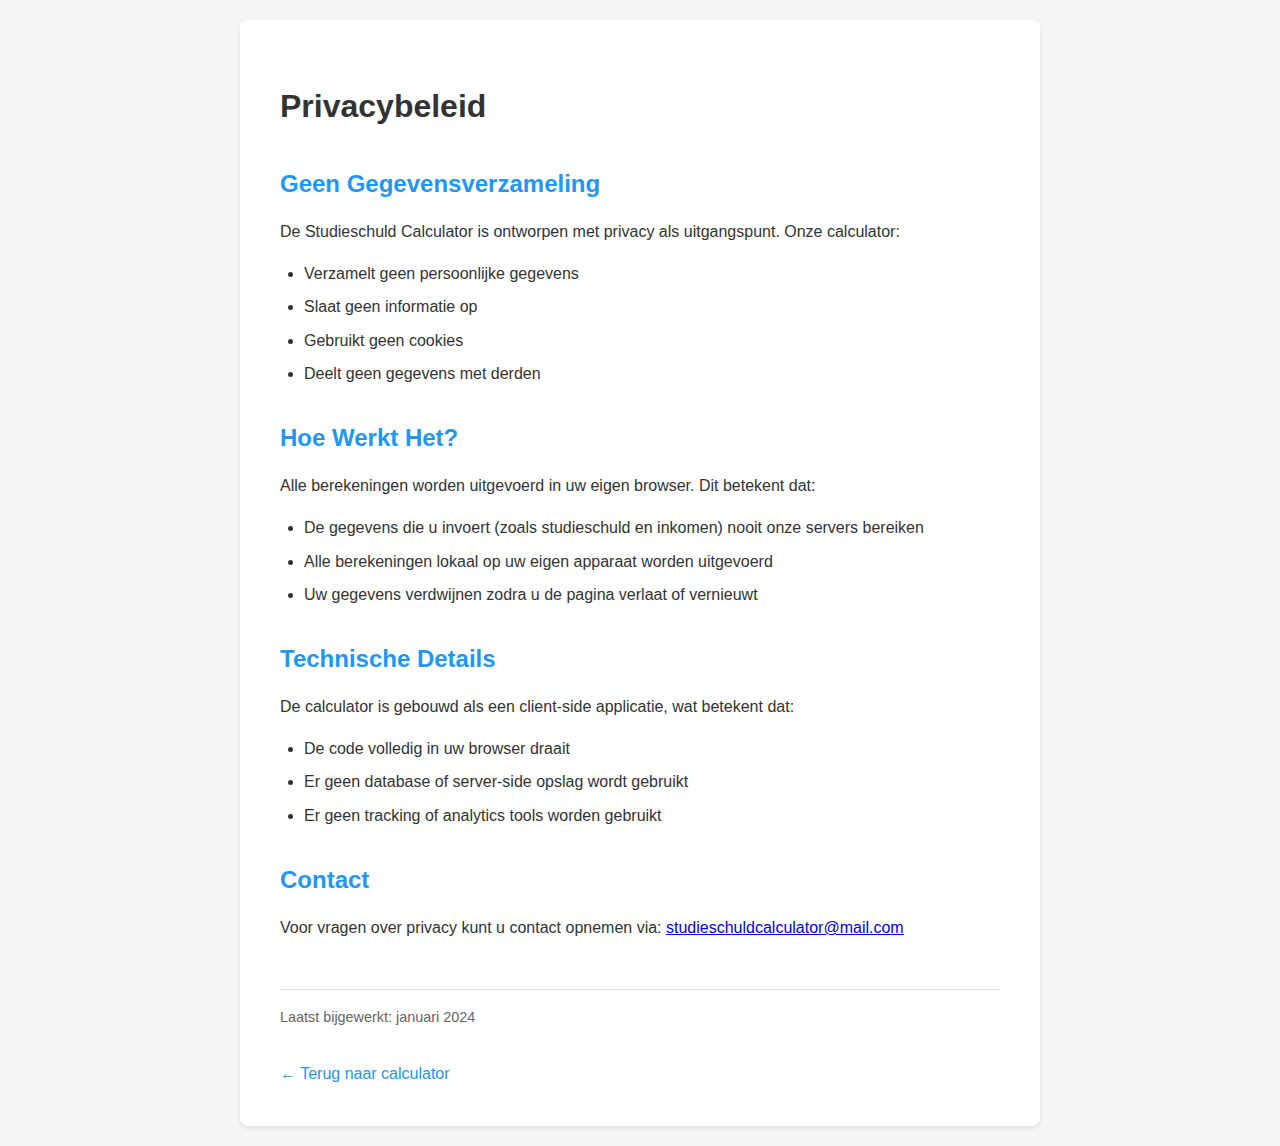
==== privacy-policy.html @ 723338a4 "first commit" ====
<!DOCTYPE html>
<html lang="nl">
<head>
    <meta charset="UTF-8">
    <meta name="viewport" content="width=device-width, initial-scale=1.0">
    <title>Privacybeleid - Studieschuld Calculator</title>
    <style>
        :root {
            --primary-color: #2196F3;
            --text-color: #333;
            --border-color: #e0e0e0;
            --background-color: #f8f9fa;
        }

        body {
            font-family: Arial, sans-serif;
            max-width: 800px;
            margin: 0 auto;
            padding: 20px;
            background-color: #f5f5f5;
            color: var(--text-color);
            line-height: 1.6;
        }

        .content {
            background: white;
            padding: 40px;
            border-radius: 8px;
            box-shadow: 0 2px 4px rgba(0,0,0,0.1);
        }

        h1 {
            color: var(--text-color);
            font-size: 2rem;
            margin-bottom: 1.5rem;
        }

        h2 {
            color: var(--primary-color);
            font-size: 1.5rem;
            margin-top: 2rem;
            margin-bottom: 1rem;
        }

        p {
            margin-bottom: 1rem;
        }

        ul {
            margin-bottom: 1.5rem;
            padding-left: 1.5rem;
        }

        li {
            margin-bottom: 0.5rem;
        }

        .back-link {
            display: inline-block;
            margin-top: 2rem;
            color: var(--primary-color);
            text-decoration: none;
        }

        .back-link:hover {
            text-decoration: underline;
        }

        .last-updated {
            margin-top: 3rem;
            padding-top: 1rem;
            border-top: 1px solid var(--border-color);
            font-size: 0.9rem;
            color: #666;
        }
    </style>
</head>
<body>
    <div class="content">
        <h1>Privacybeleid</h1>

        <h2>Geen Gegevensverzameling</h2>
        <p>De Studieschuld Calculator is ontworpen met privacy als uitgangspunt. Onze calculator:</p>
        <ul>
            <li>Verzamelt geen persoonlijke gegevens</li>
            <li>Slaat geen informatie op</li>
            <li>Gebruikt geen cookies</li>
            <li>Deelt geen gegevens met derden</li>
        </ul>

        <h2>Hoe Werkt Het?</h2>
        <p>Alle berekeningen worden uitgevoerd in uw eigen browser. Dit betekent dat:</p>
        <ul>
            <li>De gegevens die u invoert (zoals studieschuld en inkomen) nooit onze servers bereiken</li>
            <li>Alle berekeningen lokaal op uw eigen apparaat worden uitgevoerd</li>
            <li>Uw gegevens verdwijnen zodra u de pagina verlaat of vernieuwt</li>
        </ul>

        <h2>Technische Details</h2>
        <p>De calculator is gebouwd als een client-side applicatie, wat betekent dat:</p>
        <ul>
            <li>De code volledig in uw browser draait</li>
            <li>Er geen database of server-side opslag wordt gebruikt</li>
            <li>Er geen tracking of analytics tools worden gebruikt</li>
        </ul>

        <h2>Contact</h2>
        <p>Voor vragen over privacy kunt u contact opnemen via: <a href="mailto:studieschuldcalculator@mail.com">studieschuldcalculator@mail.com</a></p>

        <div class="last-updated">
            Laatst bijgewerkt: januari 2024
        </div>

        <a href="index.html" class="back-link">← Terug naar calculator</a>
    </div>
</body>
</html>
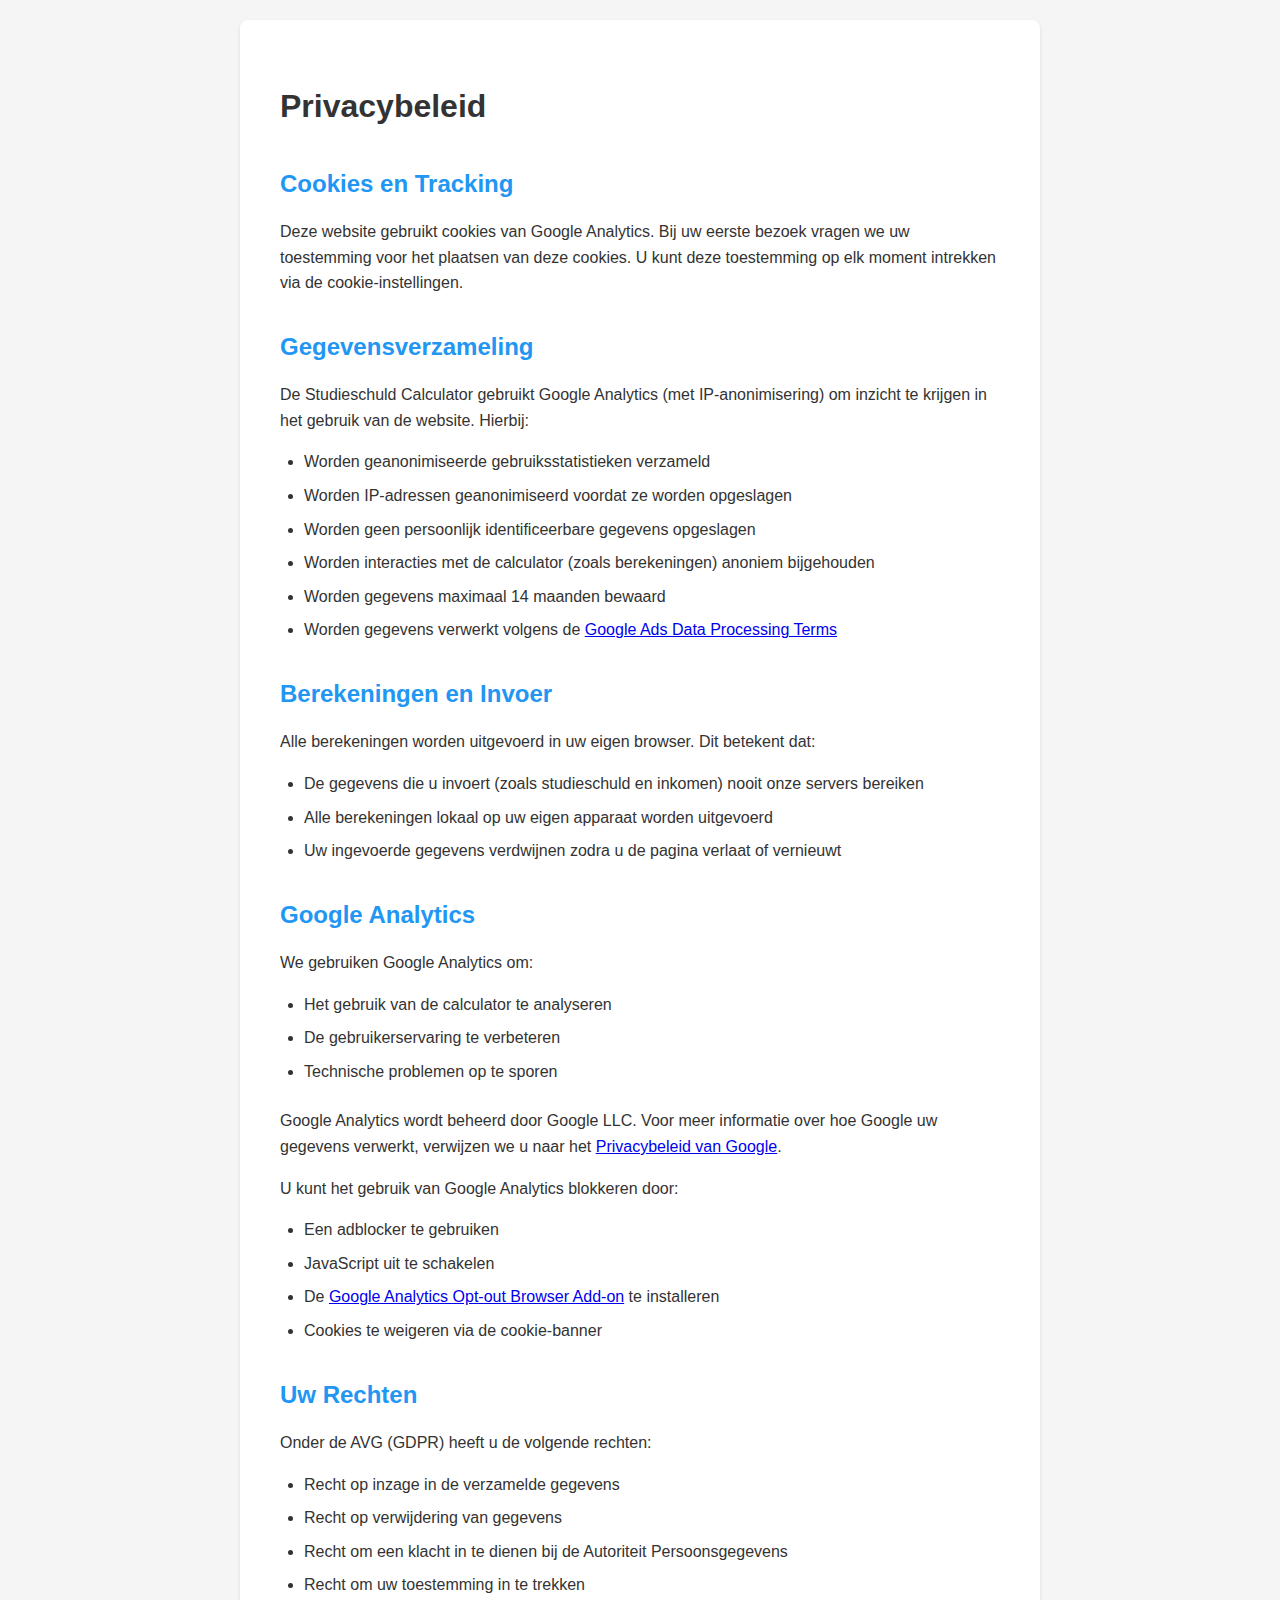
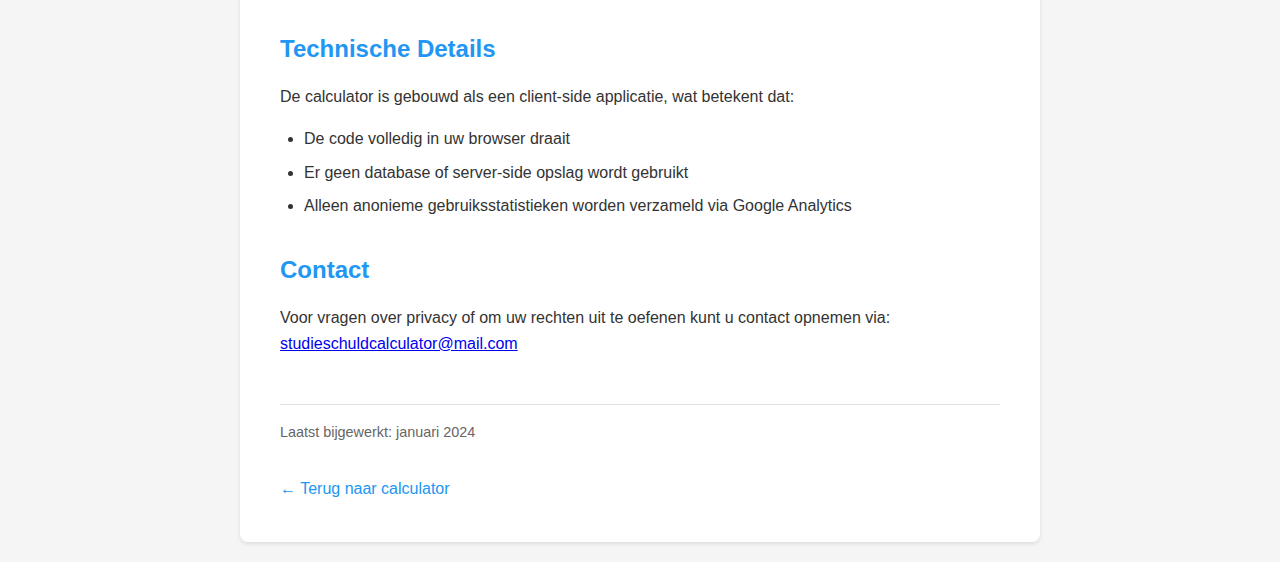
==== commit 48ee5b8e: "modified:   app.js 	modified:   index.html 	modified:   privacy-policy.html 	modified:   styles.css " ====
--- a/privacy-policy.html
+++ b/privacy-policy.html
@@ -79,21 +79,52 @@
     <div class="content">
         <h1>Privacybeleid</h1>
 
-        <h2>Geen Gegevensverzameling</h2>
-        <p>De Studieschuld Calculator is ontworpen met privacy als uitgangspunt. Onze calculator:</p>
+        <h2>Cookies en Tracking</h2>
+        <p>Deze website gebruikt cookies van Google Analytics. Bij uw eerste bezoek vragen we uw toestemming voor het plaatsen van deze cookies. U kunt deze toestemming op elk moment intrekken via de cookie-instellingen.</p>
+
+        <h2>Gegevensverzameling</h2>
+        <p>De Studieschuld Calculator gebruikt Google Analytics (met IP-anonimisering) om inzicht te krijgen in het gebruik van de website. Hierbij:</p>
         <ul>
-            <li>Verzamelt geen persoonlijke gegevens</li>
-            <li>Slaat geen informatie op</li>
-            <li>Gebruikt geen cookies</li>
-            <li>Deelt geen gegevens met derden</li>
+            <li>Worden geanonimiseerde gebruiksstatistieken verzameld</li>
+            <li>Worden IP-adressen geanonimiseerd voordat ze worden opgeslagen</li>
+            <li>Worden geen persoonlijk identificeerbare gegevens opgeslagen</li>
+            <li>Worden interacties met de calculator (zoals berekeningen) anoniem bijgehouden</li>
+            <li>Worden gegevens maximaal 14 maanden bewaard</li>
+            <li>Worden gegevens verwerkt volgens de <a href="https://privacy.google.com/businesses/processorterms/" target="_blank">Google Ads Data Processing Terms</a></li>
         </ul>
 
-        <h2>Hoe Werkt Het?</h2>
+        <h2>Berekeningen en Invoer</h2>
         <p>Alle berekeningen worden uitgevoerd in uw eigen browser. Dit betekent dat:</p>
         <ul>
             <li>De gegevens die u invoert (zoals studieschuld en inkomen) nooit onze servers bereiken</li>
             <li>Alle berekeningen lokaal op uw eigen apparaat worden uitgevoerd</li>
-            <li>Uw gegevens verdwijnen zodra u de pagina verlaat of vernieuwt</li>
+            <li>Uw ingevoerde gegevens verdwijnen zodra u de pagina verlaat of vernieuwt</li>
+        </ul>
+
+        <h2>Google Analytics</h2>
+        <p>We gebruiken Google Analytics om:</p>
+        <ul>
+            <li>Het gebruik van de calculator te analyseren</li>
+            <li>De gebruikerservaring te verbeteren</li>
+            <li>Technische problemen op te sporen</li>
+        </ul>
+        <p>Google Analytics wordt beheerd door Google LLC. Voor meer informatie over hoe Google uw gegevens verwerkt, verwijzen we u naar het <a href="https://policies.google.com/privacy" target="_blank">Privacybeleid van Google</a>.</p>
+        
+        <p>U kunt het gebruik van Google Analytics blokkeren door:</p>
+        <ul>
+            <li>Een adblocker te gebruiken</li>
+            <li>JavaScript uit te schakelen</li>
+            <li>De <a href="https://tools.google.com/dlpage/gaoptout" target="_blank">Google Analytics Opt-out Browser Add-on</a> te installeren</li>
+            <li>Cookies te weigeren via de cookie-banner</li>
+        </ul>
+
+        <h2>Uw Rechten</h2>
+        <p>Onder de AVG (GDPR) heeft u de volgende rechten:</p>
+        <ul>
+            <li>Recht op inzage in de verzamelde gegevens</li>
+            <li>Recht op verwijdering van gegevens</li>
+            <li>Recht om een klacht in te dienen bij de Autoriteit Persoonsgegevens</li>
+            <li>Recht om uw toestemming in te trekken</li>
         </ul>
 
         <h2>Technische Details</h2>
@@ -101,11 +132,11 @@
         <ul>
             <li>De code volledig in uw browser draait</li>
             <li>Er geen database of server-side opslag wordt gebruikt</li>
-            <li>Er geen tracking of analytics tools worden gebruikt</li>
+            <li>Alleen anonieme gebruiksstatistieken worden verzameld via Google Analytics</li>
         </ul>
 
         <h2>Contact</h2>
-        <p>Voor vragen over privacy kunt u contact opnemen via: <a href="mailto:studieschuldcalculator@mail.com">studieschuldcalculator@mail.com</a></p>
+        <p>Voor vragen over privacy of om uw rechten uit te oefenen kunt u contact opnemen via: <a href="mailto:studieschuldcalculator@mail.com">studieschuldcalculator@mail.com</a></p>
 
         <div class="last-updated">
             Laatst bijgewerkt: januari 2024
